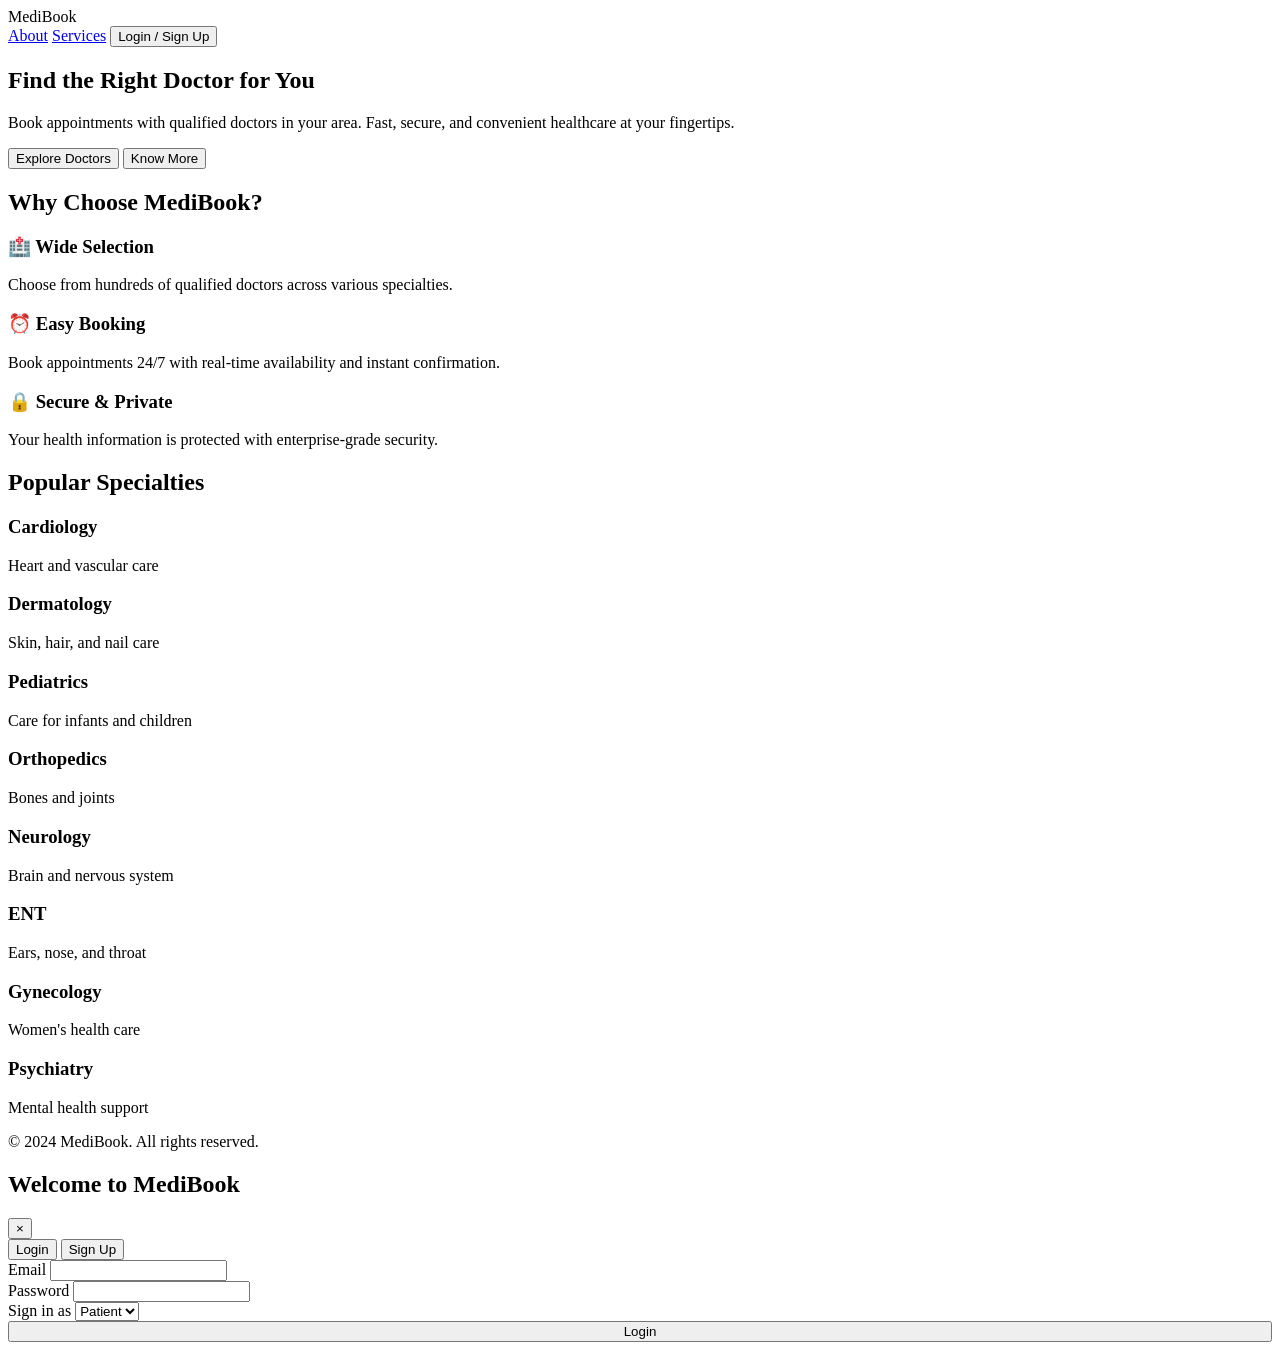
==== target/classes/templates/index.html @ 73008577 "mvp version" ====
<!DOCTYPE html>
<html lang="en">
  <head>
    <meta charset="UTF-8" />
    <meta name="viewport" content="width=device-width, initial-scale=1.0" />
    <title>MediBook - Book Doctor Appointments Online</title>
    <link rel="stylesheet" href="/css/app.css" />
  </head>
  <body>
    <header>
      <nav class="nav">
        <div class="brand">MediBook</div>
        <div class="nav-links">
          <a href="#about">About</a>
          <a href="#services">Services</a>
          <button class="btn btn-outline" onclick="openAuthModal()">
            Login / Sign Up
          </button>
        </div>
      </nav>
    </header>

    <main>
      <section class="hero">
        <div class="container">
          <h1>Find the Right Doctor for You</h1>
          <p>
            Book appointments with qualified doctors in your area. Fast, secure,
            and convenient healthcare at your fingertips.
          </p>
          <div class="hero-buttons">
            <button class="btn btn-primary" onclick="openAuthModal()">
              Explore Doctors
            </button>
            <button
              class="btn btn-secondary"
              onclick="scrollToSection('about')"
            >
              Know More
            </button>
          </div>
        </div>
      </section>

      <section id="about" class="section">
        <div class="container">
          <h2 class="section-title">Why Choose MediBook?</h2>
          <div class="grid grid-3">
            <div class="card">
              <h3>🏥 Wide Selection</h3>
              <p>
                Choose from hundreds of qualified doctors across various
                specialties.
              </p>
            </div>
            <div class="card">
              <h3>⏰ Easy Booking</h3>
              <p>
                Book appointments 24/7 with real-time availability and instant
                confirmation.
              </p>
            </div>
            <div class="card">
              <h3>🔒 Secure & Private</h3>
              <p>
                Your health information is protected with enterprise-grade
                security.
              </p>
            </div>
          </div>
        </div>
      </section>

      <section id="services" class="section">
        <div class="container">
          <h2 class="section-title">Popular Specialties</h2>
          <div class="grid grid-4">
            <div class="card">
              <h3>Cardiology</h3>
              <p>Heart and vascular care</p>
            </div>
            <div class="card">
              <h3>Dermatology</h3>
              <p>Skin, hair, and nail care</p>
            </div>
            <div class="card">
              <h3>Pediatrics</h3>
              <p>Care for infants and children</p>
            </div>
            <div class="card">
              <h3>Orthopedics</h3>
              <p>Bones and joints</p>
            </div>
            <div class="card">
              <h3>Neurology</h3>
              <p>Brain and nervous system</p>
            </div>
            <div class="card">
              <h3>ENT</h3>
              <p>Ears, nose, and throat</p>
            </div>
            <div class="card">
              <h3>Gynecology</h3>
              <p>Women's health care</p>
            </div>
            <div class="card">
              <h3>Psychiatry</h3>
              <p>Mental health support</p>
            </div>
          </div>
        </div>
      </section>
    </main>

    <footer class="footer">
      <div class="container">
        <p>&copy; 2024 MediBook. All rights reserved.</p>
      </div>
    </footer>

    <!-- Auth Modal -->
    <div id="authModal" class="modal">
      <div class="modal-content">
        <div class="modal-header">
          <h2 class="modal-title">Welcome to MediBook</h2>
          <button class="close-btn" onclick="closeAuthModal()">&times;</button>
        </div>

        <div class="tabs">
          <button class="tab active" onclick="switchTab('login')">Login</button>
          <button class="tab" onclick="switchTab('signup')">Sign Up</button>
        </div>

        <div id="loginTab">
          <form id="loginForm">
            <div class="form-group">
              <label class="form-label" for="loginEmail">Email</label>
              <input type="email" id="loginEmail" class="form-input" required />
            </div>
            <div class="form-group">
              <label class="form-label" for="loginPassword">Password</label>
              <input
                type="password"
                id="loginPassword"
                class="form-input"
                required
              />
            </div>
            <div class="form-group">
              <label class="form-label" for="loginRole">Sign in as</label>
              <select id="loginRole" class="form-select">
                <option value="PATIENT">Patient</option>
                <option value="DOCTOR">Doctor</option>
                <option value="ADMIN">Admin</option>
              </select>
            </div>
            <button type="submit" class="btn btn-primary" style="width: 100%">
              Login
            </button>
          </form>
        </div>

        <div id="signupTab" style="display: none">
          <form id="signupForm">
            <div class="form-group">
              <label class="form-label" for="signupName">Full Name</label>
              <input type="text" id="signupName" class="form-input" required />
            </div>
            <div class="form-group">
              <label class="form-label" for="signupEmail">Email</label>
              <input
                type="email"
                id="signupEmail"
                class="form-input"
                required
              />
            </div>
            <div class="form-group">
              <label class="form-label" for="signupPhone"
                >Phone (Optional)</label
              >
              <input type="tel" id="signupPhone" class="form-input" />
            </div>
            <div class="form-group">
              <label class="form-label" for="signupPassword">Password</label>
              <input
                type="password"
                id="signupPassword"
                class="form-input"
                required
              />
            </div>
            <button type="submit" class="btn btn-primary" style="width: 100%">
              Create Account
            </button>
          </form>
        </div>

        <div id="alert" style="display: none"></div>
      </div>
    </div>

    <script src="/js/app.js"></script>
    <script>
      function openAuthModal() {
        document.getElementById("authModal").classList.add("active");
      }

      function closeAuthModal() {
        document.getElementById("authModal").classList.remove("active");
        document.getElementById("alert").style.display = "none";
      }

      function switchTab(tab) {
        // Update tab buttons
        document
          .querySelectorAll(".tab")
          .forEach((t) => t.classList.remove("active"));
        event.target.classList.add("active");

        // Show/hide forms
        document.getElementById("loginTab").style.display =
          tab === "login" ? "block" : "none";
        document.getElementById("signupTab").style.display =
          tab === "signup" ? "block" : "none";
      }

      function scrollToSection(sectionId) {
        document
          .getElementById(sectionId)
          .scrollIntoView({ behavior: "smooth" });
      }

      // Login form handler
      document
        .getElementById("loginForm")
        .addEventListener("submit", async (e) => {
          e.preventDefault();
          const email = document.getElementById("loginEmail").value;
          const password = document.getElementById("loginPassword").value;
          const role = document.getElementById("loginRole").value;

          try {
            const res = await apiPost("/api/auth/login", { email, password });
            saveToken(res.token);
            closeAuthModal();

            // Redirect based on role
            const redirectMap = {
              PATIENT: "/patient/dashboard",
              DOCTOR: "/doctor/dashboard",
              ADMIN: "/admin/dashboard",
            };
            window.location.href = redirectMap[role] || "/";
          } catch (err) {
            showAlert(err.message, "error");
          }
        });

      // Signup form handler
      document
        .getElementById("signupForm")
        .addEventListener("submit", async (e) => {
          e.preventDefault();
          const payload = {
            fullName: document.getElementById("signupName").value,
            email: document.getElementById("signupEmail").value,
            phone: document.getElementById("signupPhone").value,
            password: document.getElementById("signupPassword").value,
          };

          try {
            await apiPost("/api/auth/register/patient", payload);
            showAlert("Account created successfully! Please login.", "success");
            switchTab("login");
          } catch (err) {
            showAlert(err.message, "error");
          }
        });

      function showAlert(message, type) {
        const alert = document.getElementById("alert");
        alert.className = `alert alert-${type}`;
        alert.textContent = message;
        alert.style.display = "block";
      }

      // Close modal on outside click
      document.getElementById("authModal").addEventListener("click", (e) => {
        if (e.target.id === "authModal") {
          closeAuthModal();
        }
      });
    </script>
  </body>
</html>
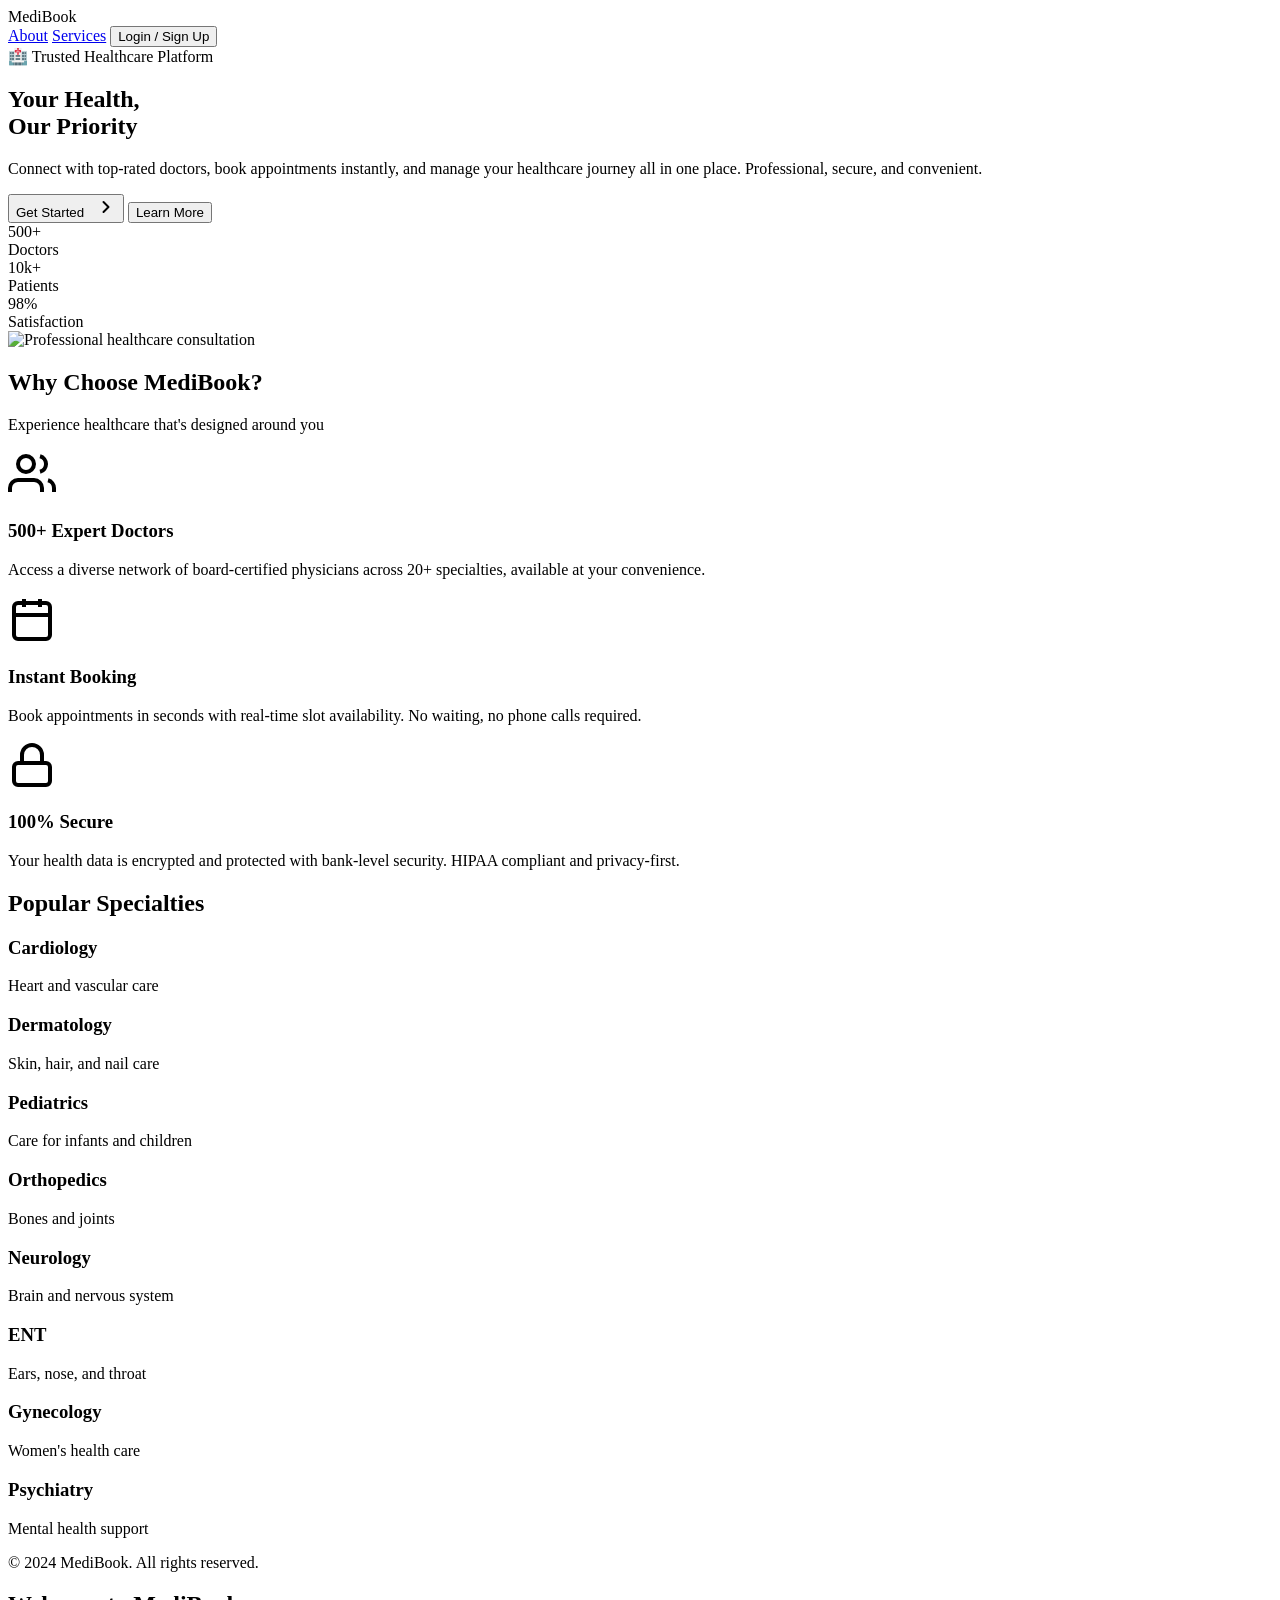
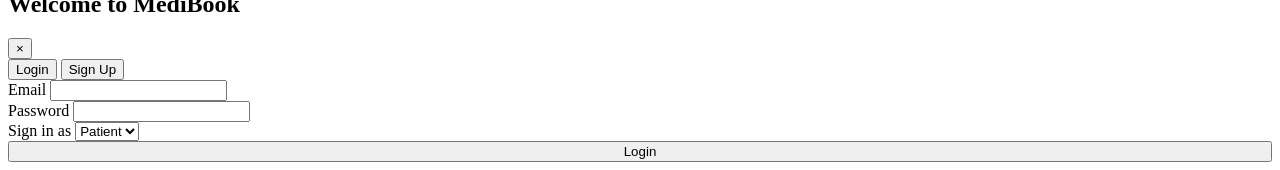
==== commit 8d31557e: "mvp run2" ====
--- a/target/classes/templates/index.html
+++ b/target/classes/templates/index.html
@@ -23,21 +23,45 @@
     <main>
       <section class="hero">
         <div class="container">
-          <h1>Find the Right Doctor for You</h1>
-          <p>
-            Book appointments with qualified doctors in your area. Fast, secure,
-            and convenient healthcare at your fingertips.
-          </p>
-          <div class="hero-buttons">
-            <button class="btn btn-primary" onclick="openAuthModal()">
-              Explore Doctors
-            </button>
-            <button
-              class="btn btn-secondary"
-              onclick="scrollToSection('about')"
-            >
-              Know More
-            </button>
+          <div class="hero-content">
+            <div class="hero-badge">🏥 Trusted Healthcare Platform</div>
+            <h1 class="hero-title">Your Health,<br/>Our Priority</h1>
+            <p class="hero-description">
+              Connect with top-rated doctors, book appointments instantly, and manage your healthcare journey all in one place. Professional, secure, and convenient.
+            </p>
+            <div class="hero-buttons">
+              <button class="btn btn-primary btn-large" onclick="openAuthModal()">
+                <span>Get Started</span>
+                <svg width="20" height="20" viewBox="0 0 20 20" fill="none" style="margin-left: 8px;">
+                  <path d="M7.5 15L12.5 10L7.5 5" stroke="currentColor" stroke-width="2" stroke-linecap="round" stroke-linejoin="round"/>
+                </svg>
+              </button>
+              <button class="btn btn-outline btn-large" onclick="scrollToSection('about')">
+                Learn More
+              </button>
+            </div>
+            <div class="hero-stats">
+              <div class="stat-item">
+                <div class="stat-number">500+</div>
+                <div class="stat-label">Doctors</div>
+              </div>
+              <div class="stat-item">
+                <div class="stat-number">10k+</div>
+                <div class="stat-label">Patients</div>
+              </div>
+              <div class="stat-item">
+                <div class="stat-number">98%</div>
+                <div class="stat-label">Satisfaction</div>
+              </div>
+            </div>
+          </div>
+          <div class="hero-image">
+            <img
+              src="https://images.unsplash.com/photo-1576091160399-112ba8d25d1f?ixlib=rb-4.0.3&auto=format&fit=crop&w=1200&q=80"
+              alt="Professional healthcare consultation"
+              class="hero-img"
+            />
+            <!-- To change hero image: Replace the src URL above with any image URL from Unsplash or your own hosted image -->
           </div>
         </div>
       </section>
@@ -45,26 +69,46 @@
       <section id="about" class="section">
         <div class="container">
           <h2 class="section-title">Why Choose MediBook?</h2>
+          <p class="section-subtitle">Experience healthcare that's designed around you</p>
           <div class="grid grid-3">
-            <div class="card">
-              <h3>🏥 Wide Selection</h3>
+            <div class="feature-card">
+              <div class="feature-icon">
+                <svg width="48" height="48" viewBox="0 0 24 24" fill="none" stroke="currentColor" stroke-width="2">
+                  <path d="M17 21v-2a4 4 0 0 0-4-4H5a4 4 0 0 0-4 4v2"></path>
+                  <circle cx="9" cy="7" r="4"></circle>
+                  <path d="M23 21v-2a4 4 0 0 0-3-3.87"></path>
+                  <path d="M16 3.13a4 4 0 0 1 0 7.75"></path>
+                </svg>
+              </div>
+              <h3>500+ Expert Doctors</h3>
               <p>
-                Choose from hundreds of qualified doctors across various
-                specialties.
+                Access a diverse network of board-certified physicians across 20+ specialties, available at your convenience.
               </p>
             </div>
-            <div class="card">
-              <h3>⏰ Easy Booking</h3>
+            <div class="feature-card">
+              <div class="feature-icon">
+                <svg width="48" height="48" viewBox="0 0 24 24" fill="none" stroke="currentColor" stroke-width="2">
+                  <rect x="3" y="4" width="18" height="18" rx="2" ry="2"></rect>
+                  <line x1="16" y1="2" x2="16" y2="6"></line>
+                  <line x1="8" y1="2" x2="8" y2="6"></line>
+                  <line x1="3" y1="10" x2="21" y2="10"></line>
+                </svg>
+              </div>
+              <h3>Instant Booking</h3>
               <p>
-                Book appointments 24/7 with real-time availability and instant
-                confirmation.
+                Book appointments in seconds with real-time slot availability. No waiting, no phone calls required.
               </p>
             </div>
-            <div class="card">
-              <h3>🔒 Secure & Private</h3>
+            <div class="feature-card">
+              <div class="feature-icon">
+                <svg width="48" height="48" viewBox="0 0 24 24" fill="none" stroke="currentColor" stroke-width="2">
+                  <rect x="3" y="11" width="18" height="11" rx="2" ry="2"></rect>
+                  <path d="M7 11V7a5 5 0 0 1 10 0v4"></path>
+                </svg>
+              </div>
+              <h3>100% Secure</h3>
               <p>
-                Your health information is protected with enterprise-grade
-                security.
+                Your health data is encrypted and protected with bank-level security. HIPAA compliant and privacy-first.
               </p>
             </div>
           </div>
@@ -127,8 +171,8 @@
         </div>
 
         <div class="tabs">
-          <button class="tab active" onclick="switchTab('login')">Login</button>
-          <button class="tab" onclick="switchTab('signup')">Sign Up</button>
+          <button class="tab active" onclick="switchTab('login', event)">Login</button>
+          <button class="tab" onclick="switchTab('signup', event)">Sign Up</button>
         </div>
 
         <div id="loginTab">
@@ -202,6 +246,31 @@
 
     <script src="/js/app.js"></script>
     <script>
+      // Check if user is already logged in on page load
+      document.addEventListener("DOMContentLoaded", () => {
+        // Only redirect if user didn't explicitly navigate here
+        const fromDashboard = sessionStorage.getItem('fromDashboard');
+        sessionStorage.removeItem('fromDashboard');
+        
+        if (fromDashboard) {
+          // User clicked home from dashboard, don't redirect them back
+          return;
+        }
+        
+        const user = getCurrentUser();
+        if (user && user.role) {
+          const redirectMap = {
+            PATIENT: "/patient/dashboard",
+            DOCTOR: "/doctor/dashboard",
+            ADMIN: "/admin/dashboard",
+          };
+          const redirectUrl = redirectMap[user.role];
+          if (redirectUrl) {
+            window.location.href = redirectUrl;
+          }
+        }
+      });
+
       function openAuthModal() {
         document.getElementById("authModal").classList.add("active");
       }
@@ -211,12 +280,14 @@
         document.getElementById("alert").style.display = "none";
       }
 
-      function switchTab(tab) {
+      function switchTab(tab, event) {
         // Update tab buttons
         document
           .querySelectorAll(".tab")
           .forEach((t) => t.classList.remove("active"));
-        event.target.classList.add("active");
+        if(event && event.target) {
+          event.target.classList.add("active");
+        }
 
         // Show/hide forms
         document.getElementById("loginTab").style.display =
@@ -272,7 +343,11 @@
           try {
             await apiPost("/api/auth/register/patient", payload);
             showAlert("Account created successfully! Please login.", "success");
-            switchTab("login");
+            setTimeout(() => {
+              document.querySelectorAll(".tab").forEach(t => t.classList.remove("active"));
+              document.querySelectorAll(".tab")[0].classList.add("active");
+              switchTab("login");
+            }, 1000);
           } catch (err) {
             showAlert(err.message, "error");
           }
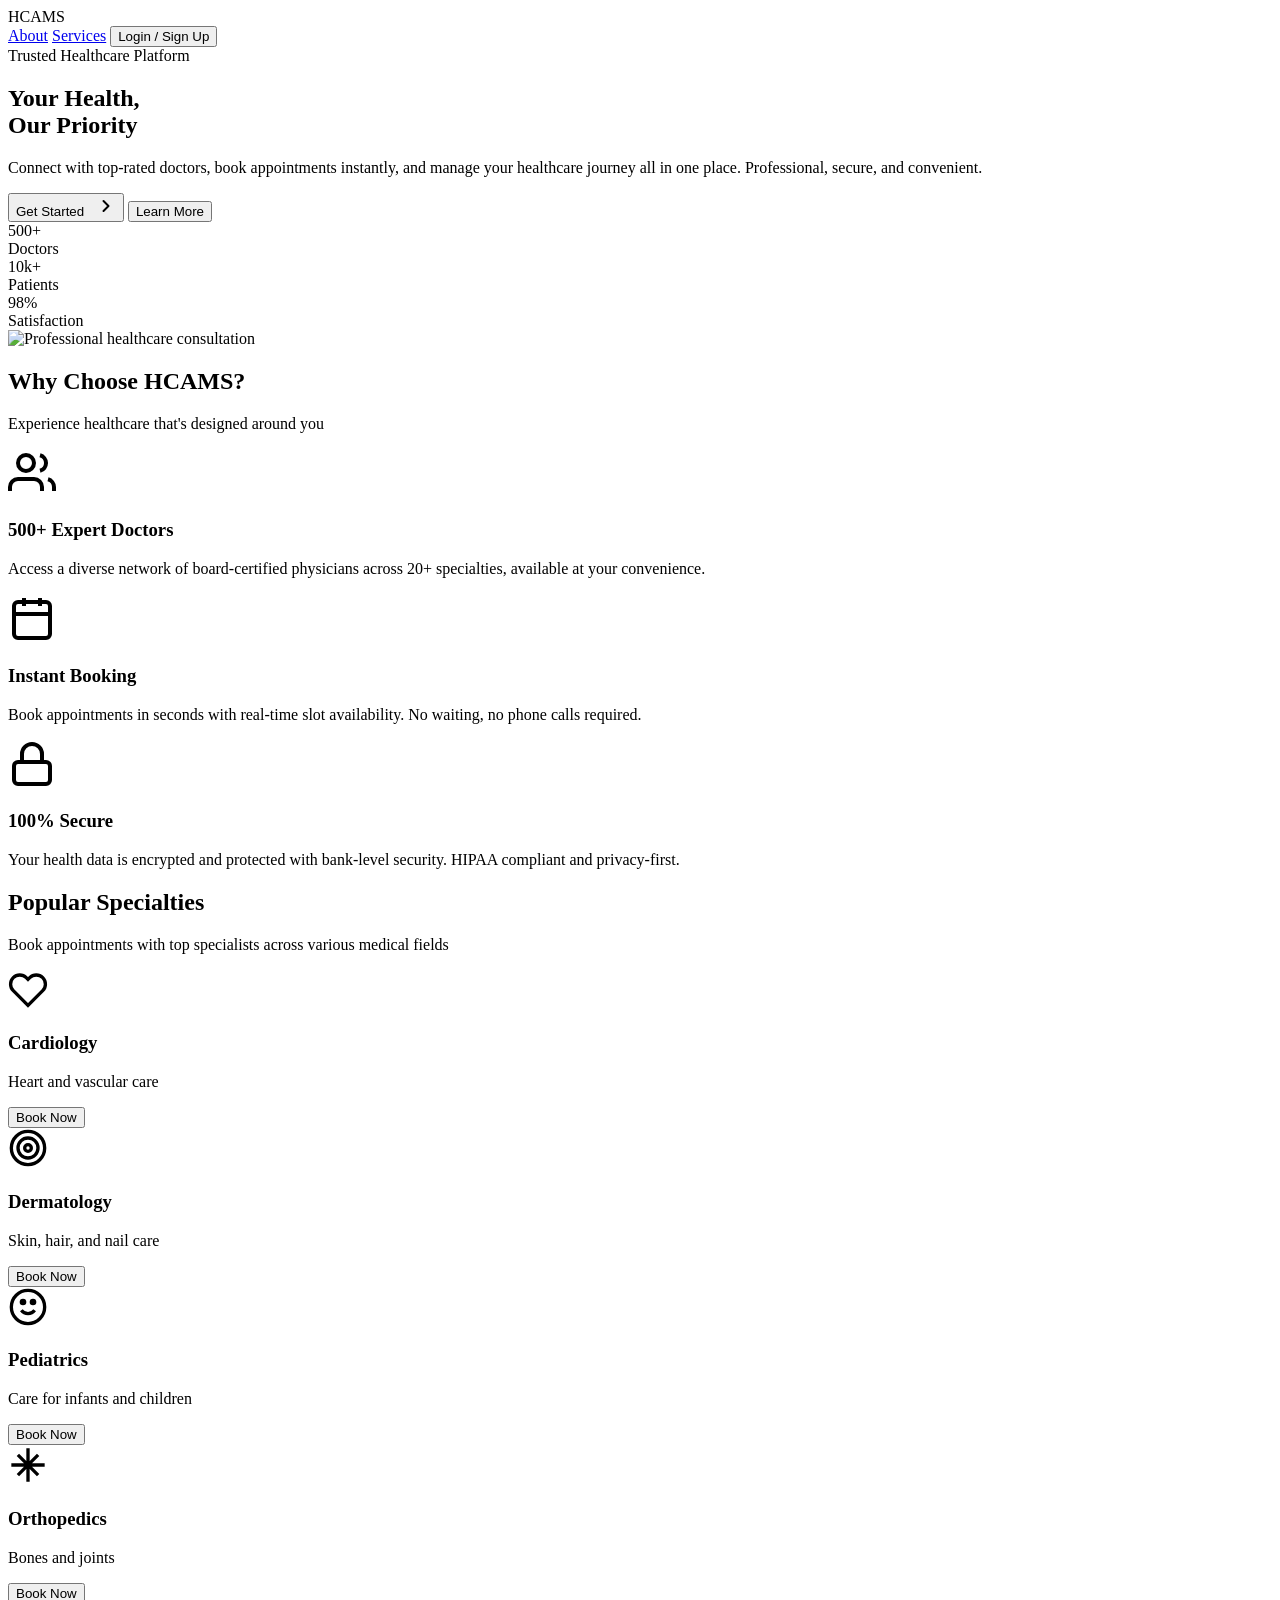
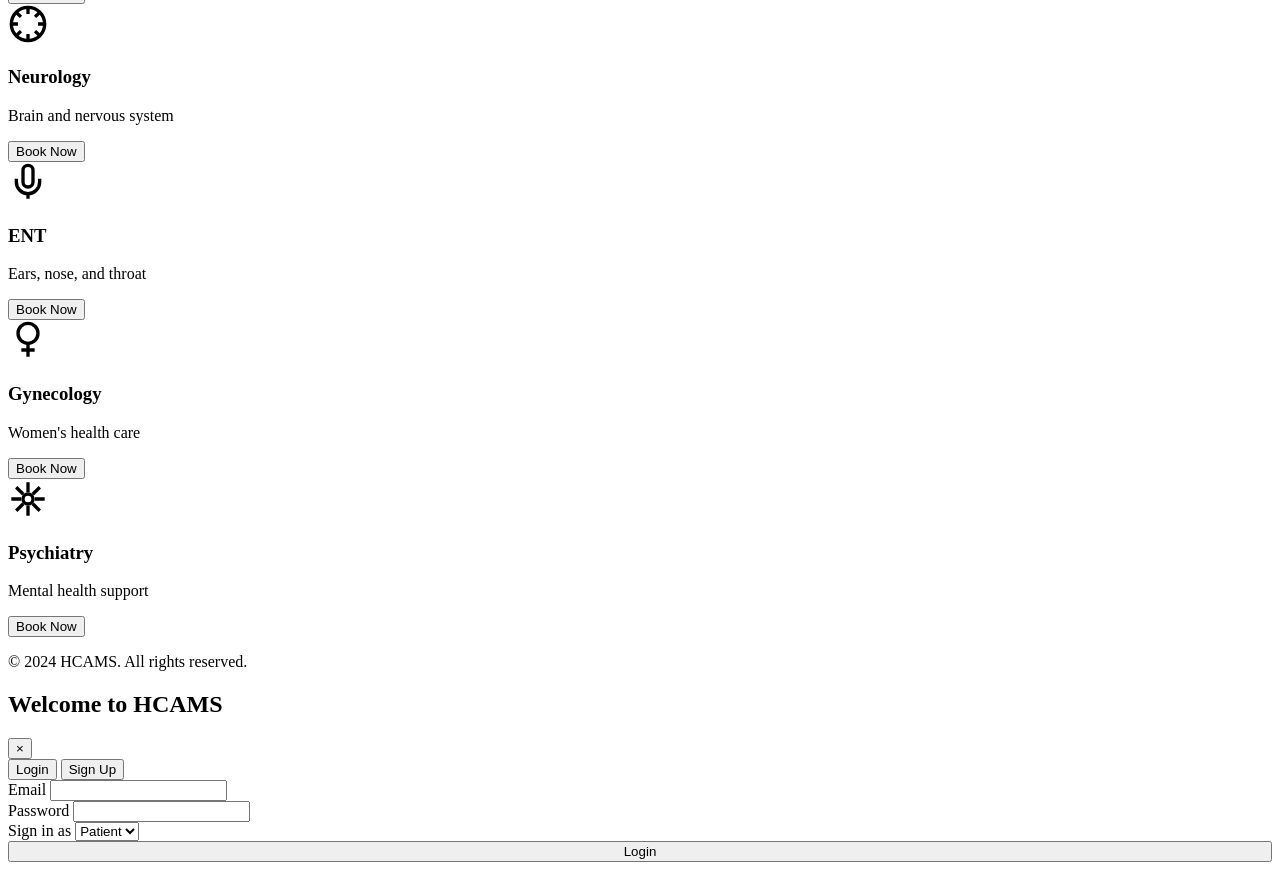
==== commit e7e20b2b: "mvp completed" ====
--- a/target/classes/templates/index.html
+++ b/target/classes/templates/index.html
@@ -3,13 +3,13 @@
   <head>
     <meta charset="UTF-8" />
     <meta name="viewport" content="width=device-width, initial-scale=1.0" />
-    <title>MediBook - Book Doctor Appointments Online</title>
+    <title>HCAMS - Healthcare Appointment Management System</title>
     <link rel="stylesheet" href="/css/app.css" />
   </head>
   <body>
     <header>
       <nav class="nav">
-        <div class="brand">MediBook</div>
+        <div class="brand">HCAMS</div>
         <div class="nav-links">
           <a href="#about">About</a>
           <a href="#services">Services</a>
@@ -24,7 +24,7 @@
       <section class="hero">
         <div class="container">
           <div class="hero-content">
-            <div class="hero-badge">🏥 Trusted Healthcare Platform</div>
+            <div class="hero-badge">Trusted Healthcare Platform</div>
             <h1 class="hero-title">Your Health,<br/>Our Priority</h1>
             <p class="hero-description">
               Connect with top-rated doctors, book appointments instantly, and manage your healthcare journey all in one place. Professional, secure, and convenient.
@@ -57,7 +57,7 @@
           </div>
           <div class="hero-image">
             <img
-              src="https://images.unsplash.com/photo-1576091160399-112ba8d25d1f?ixlib=rb-4.0.3&auto=format&fit=crop&w=1200&q=80"
+              src="https://images.unsplash.com/photo-1532938911079-1b06ac7ceec7?q=80&w=1332&auto=format&fit=crop&ixlib=rb-4.1.0&ixid=M3wxMjA3fDB8MHxwaG90by1wYWdlfHx8fGVufDB8fHx8fA%3D%3D"
               alt="Professional healthcare consultation"
               class="hero-img"
             />
@@ -68,7 +68,7 @@
 
       <section id="about" class="section">
         <div class="container">
-          <h2 class="section-title">Why Choose MediBook?</h2>
+          <h2 class="section-title">Why Choose HCAMS?</h2>
           <p class="section-subtitle">Experience healthcare that's designed around you</p>
           <div class="grid grid-3">
             <div class="feature-card">
@@ -115,41 +115,106 @@
         </div>
       </section>
 
-      <section id="services" class="section">
+      <section id="services" class="section specialties-section">
         <div class="container">
           <h2 class="section-title">Popular Specialties</h2>
-          <div class="grid grid-4">
-            <div class="card">
-              <h3>Cardiology</h3>
-              <p>Heart and vascular care</p>
-            </div>
-            <div class="card">
-              <h3>Dermatology</h3>
-              <p>Skin, hair, and nail care</p>
-            </div>
-            <div class="card">
-              <h3>Pediatrics</h3>
-              <p>Care for infants and children</p>
-            </div>
-            <div class="card">
-              <h3>Orthopedics</h3>
-              <p>Bones and joints</p>
-            </div>
-            <div class="card">
-              <h3>Neurology</h3>
-              <p>Brain and nervous system</p>
-            </div>
-            <div class="card">
-              <h3>ENT</h3>
-              <p>Ears, nose, and throat</p>
-            </div>
-            <div class="card">
-              <h3>Gynecology</h3>
-              <p>Women's health care</p>
-            </div>
-            <div class="card">
-              <h3>Psychiatry</h3>
-              <p>Mental health support</p>
+          <p class="section-subtitle">Book appointments with top specialists across various medical fields</p>
+          <div class="specialties-grid">
+            <div class="specialty-card">
+              <div class="specialty-icon cardiology">
+                <svg width="40" height="40" viewBox="0 0 24 24" fill="none" stroke="currentColor" stroke-width="2">
+                  <path d="M20.84 4.61a5.5 5.5 0 0 0-7.78 0L12 5.67l-1.06-1.06a5.5 5.5 0 0 0-7.78 7.78l1.06 1.06L12 21.23l7.78-7.78 1.06-1.06a5.5 5.5 0 0 0 0-7.78z"></path>
+                </svg>
+              </div>
+              <h3 class="specialty-name">Cardiology</h3>
+              <p class="specialty-desc">Heart and vascular care</p>
+              <button class="specialty-btn" onclick="openAuthModal()">Book Now</button>
+            </div>
+
+            <div class="specialty-card">
+              <div class="specialty-icon dermatology">
+                <svg width="40" height="40" viewBox="0 0 24 24" fill="none" stroke="currentColor" stroke-width="2">
+                  <circle cx="12" cy="12" r="10"></circle>
+                  <circle cx="12" cy="12" r="6"></circle>
+                  <circle cx="12" cy="12" r="2"></circle>
+                </svg>
+              </div>
+              <h3 class="specialty-name">Dermatology</h3>
+              <p class="specialty-desc">Skin, hair, and nail care</p>
+              <button class="specialty-btn" onclick="openAuthModal()">Book Now</button>
+            </div>
+
+            <div class="specialty-card">
+              <div class="specialty-icon pediatrics">
+                <svg width="40" height="40" viewBox="0 0 24 24" fill="none" stroke="currentColor" stroke-width="2">
+                  <path d="M12 2a10 10 0 1 0 0 20 10 10 0 1 0 0-20z"></path>
+                  <path d="M8 14s1.5 2 4 2 4-2 4-2"></path>
+                  <circle cx="9" cy="9" r="1"></circle>
+                  <circle cx="15" cy="9" r="1"></circle>
+                </svg>
+              </div>
+              <h3 class="specialty-name">Pediatrics</h3>
+              <p class="specialty-desc">Care for infants and children</p>
+              <button class="specialty-btn" onclick="openAuthModal()">Book Now</button>
+            </div>
+
+            <div class="specialty-card">
+              <div class="specialty-icon orthopedics">
+                <svg width="40" height="40" viewBox="0 0 24 24" fill="none" stroke="currentColor" stroke-width="2">
+                  <path d="M12 2v20M2 12h20M5.93 5.93l12.14 12.14M5.93 18.07L18.07 5.93"></path>
+                </svg>
+              </div>
+              <h3 class="specialty-name">Orthopedics</h3>
+              <p class="specialty-desc">Bones and joints</p>
+              <button class="specialty-btn" onclick="openAuthModal()">Book Now</button>
+            </div>
+
+            <div class="specialty-card">
+              <div class="specialty-icon neurology">
+                <svg width="40" height="40" viewBox="0 0 24 24" fill="none" stroke="currentColor" stroke-width="2">
+                  <circle cx="12" cy="12" r="10"></circle>
+                  <path d="M12 2v4M12 18v4M4.93 4.93l2.83 2.83M16.24 16.24l2.83 2.83M2 12h4M18 12h4M4.93 19.07l2.83-2.83M16.24 7.76l2.83-2.83"></path>
+                </svg>
+              </div>
+              <h3 class="specialty-name">Neurology</h3>
+              <p class="specialty-desc">Brain and nervous system</p>
+              <button class="specialty-btn" onclick="openAuthModal()">Book Now</button>
+            </div>
+
+            <div class="specialty-card">
+              <div class="specialty-icon ent">
+                <svg width="40" height="40" viewBox="0 0 24 24" fill="none" stroke="currentColor" stroke-width="2">
+                  <path d="M12 2a3 3 0 0 0-3 3v7a3 3 0 0 0 6 0V5a3 3 0 0 0-3-3z"></path>
+                  <path d="M19 10v2a7 7 0 0 1-14 0v-2M12 19v3"></path>
+                </svg>
+              </div>
+              <h3 class="specialty-name">ENT</h3>
+              <p class="specialty-desc">Ears, nose, and throat</p>
+              <button class="specialty-btn" onclick="openAuthModal()">Book Now</button>
+            </div>
+
+            <div class="specialty-card">
+              <div class="specialty-icon gynecology">
+                <svg width="40" height="40" viewBox="0 0 24 24" fill="none" stroke="currentColor" stroke-width="2">
+                  <circle cx="12" cy="8" r="6"></circle>
+                  <path d="M12 14v8M8 18h8"></path>
+                </svg>
+              </div>
+              <h3 class="specialty-name">Gynecology</h3>
+              <p class="specialty-desc">Women's health care</p>
+              <button class="specialty-btn" onclick="openAuthModal()">Book Now</button>
+            </div>
+
+            <div class="specialty-card">
+              <div class="specialty-icon psychiatry">
+                <svg width="40" height="40" viewBox="0 0 24 24" fill="none" stroke="currentColor" stroke-width="2">
+                  <path d="M12 2v6M12 16v6M4.93 4.93l4.24 4.24M14.83 14.83l4.24 4.24M2 12h6M16 12h6M4.93 19.07l4.24-4.24M14.83 9.17l4.24-4.24"></path>
+                  <circle cx="12" cy="12" r="3"></circle>
+                </svg>
+              </div>
+              <h3 class="specialty-name">Psychiatry</h3>
+              <p class="specialty-desc">Mental health support</p>
+              <button class="specialty-btn" onclick="openAuthModal()">Book Now</button>
             </div>
           </div>
         </div>
@@ -158,7 +223,7 @@
 
     <footer class="footer">
       <div class="container">
-        <p>&copy; 2024 MediBook. All rights reserved.</p>
+        <p>&copy; 2024 HCAMS. All rights reserved.</p>
       </div>
     </footer>
 
@@ -166,7 +231,7 @@
     <div id="authModal" class="modal">
       <div class="modal-content">
         <div class="modal-header">
-          <h2 class="modal-title">Welcome to MediBook</h2>
+          <h2 class="modal-title">Welcome to HCAMS</h2>
           <button class="close-btn" onclick="closeAuthModal()">&times;</button>
         </div>
 
@@ -206,37 +271,65 @@
 
         <div id="signupTab" style="display: none">
           <form id="signupForm">
-            <div class="form-group">
-              <label class="form-label" for="signupName">Full Name</label>
-              <input type="text" id="signupName" class="form-input" required />
-            </div>
-            <div class="form-group">
-              <label class="form-label" for="signupEmail">Email</label>
-              <input
-                type="email"
-                id="signupEmail"
-                class="form-input"
-                required
-              />
-            </div>
-            <div class="form-group">
-              <label class="form-label" for="signupPhone"
-                >Phone (Optional)</label
-              >
-              <input type="tel" id="signupPhone" class="form-input" />
-            </div>
-            <div class="form-group">
-              <label class="form-label" for="signupPassword">Password</label>
-              <input
-                type="password"
-                id="signupPassword"
-                class="form-input"
-                required
-              />
-            </div>
-            <button type="submit" class="btn btn-primary" style="width: 100%">
-              Create Account
-            </button>
+            <div id="step1" style="display: block;">
+              <div class="form-group">
+                <label class="form-label" for="signupEmail">Email</label>
+                <input
+                  type="email"
+                  id="signupEmail"
+                  class="form-input"
+                  required
+                />
+              </div>
+              <button type="button" class="btn btn-primary" style="width: 100%" onclick="sendOtpToEmail()">
+                Send Verification Code
+              </button>
+            </div>
+            
+            <div id="step2" style="display: none;">
+              <div class="form-group">
+                <label class="form-label" for="otpCode">Enter OTP</label>
+                <input
+                  type="text"
+                  id="otpCode"
+                  class="form-input"
+                  placeholder="Enter 6-digit code"
+                  maxlength="6"
+                  required
+                />
+                <small style="color: var(--text-muted);">Check your email for the verification code</small>
+              </div>
+              <button type="button" class="btn btn-primary" style="width: 100%" onclick="verifyOtpCode()">
+                Verify Code
+              </button>
+              <button type="button" class="btn btn-outline" style="width: 100%; margin-top: 0.5rem;" onclick="backToStep1()">
+                Change Email
+              </button>
+            </div>
+            
+            <div id="step3" style="display: none;">
+              <div class="form-group">
+                <label class="form-label" for="signupName">Full Name</label>
+                <input type="text" id="signupName" class="form-input" required />
+              </div>
+              <div class="form-group">
+                <label class="form-label" for="signupPhone">Phone (Optional)</label>
+                <input type="tel" id="signupPhone" class="form-input" />
+              </div>
+              <div class="form-group">
+                <label class="form-label" for="signupPassword">Password</label>
+                <input
+                  type="password"
+                  id="signupPassword"
+                  class="form-input"
+                  minlength="6"
+                  required
+                />
+              </div>
+              <button type="submit" class="btn btn-primary" style="width: 100%">
+                Create Account
+              </button>
+            </div>
           </form>
         </div>
 
@@ -328,14 +421,70 @@
           }
         });
 
+      // OTP Flow functions
+      let verifiedEmail = null;
+      
+      async function sendOtpToEmail() {
+        const email = document.getElementById("signupEmail").value;
+        if (!email) {
+          showAlert("Please enter a valid email", "error");
+          return;
+        }
+        
+        try {
+          await apiPost("/api/auth/send-otp", { email });
+          showAlert("OTP sent to " + email + ". Check your inbox!", "success");
+          document.getElementById("step1").style.display = "none";
+          document.getElementById("step2").style.display = "block";
+        } catch (err) {
+          showAlert(err.message || "Failed to send OTP", "error");
+        }
+      }
+      
+      async function verifyOtpCode() {
+        const email = document.getElementById("signupEmail").value;
+        const otp = document.getElementById("otpCode").value;
+        
+        if (!otp || otp.length !== 6) {
+          showAlert("Please enter the 6-digit code", "error");
+          return;
+        }
+        
+        try {
+          const res = await apiPost("/api/auth/verify-otp", { email, otp });
+          if (res.valid) {
+            verifiedEmail = email;
+            showAlert("Email verified! Complete your registration.", "success");
+            document.getElementById("step2").style.display = "none";
+            document.getElementById("step3").style.display = "block";
+          } else {
+            showAlert("Invalid or expired OTP. Please try again.", "error");
+          }
+        } catch (err) {
+          showAlert(err.message || "Verification failed", "error");
+        }
+      }
+      
+      function backToStep1() {
+        document.getElementById("step2").style.display = "none";
+        document.getElementById("step1").style.display = "block";
+        document.getElementById("otpCode").value = "";
+      }
+
       // Signup form handler
       document
         .getElementById("signupForm")
         .addEventListener("submit", async (e) => {
           e.preventDefault();
+          
+          if (!verifiedEmail) {
+            showAlert("Please verify your email first", "error");
+            return;
+          }
+          
           const payload = {
             fullName: document.getElementById("signupName").value,
-            email: document.getElementById("signupEmail").value,
+            email: verifiedEmail,
             phone: document.getElementById("signupPhone").value,
             password: document.getElementById("signupPassword").value,
           };
@@ -344,10 +493,19 @@
             await apiPost("/api/auth/register/patient", payload);
             showAlert("Account created successfully! Please login.", "success");
             setTimeout(() => {
+              // Reset signup form
+              document.getElementById("step1").style.display = "block";
+              document.getElementById("step2").style.display = "none";
+              document.getElementById("step3").style.display = "none";
+              verifiedEmail = null;
+              document.getElementById("signupEmail").value = "";
+              document.getElementById("otpCode").value = "";
+              
+              // Switch to login tab
               document.querySelectorAll(".tab").forEach(t => t.classList.remove("active"));
               document.querySelectorAll(".tab")[0].classList.add("active");
               switchTab("login");
-            }, 1000);
+            }, 1500);
           } catch (err) {
             showAlert(err.message, "error");
           }
